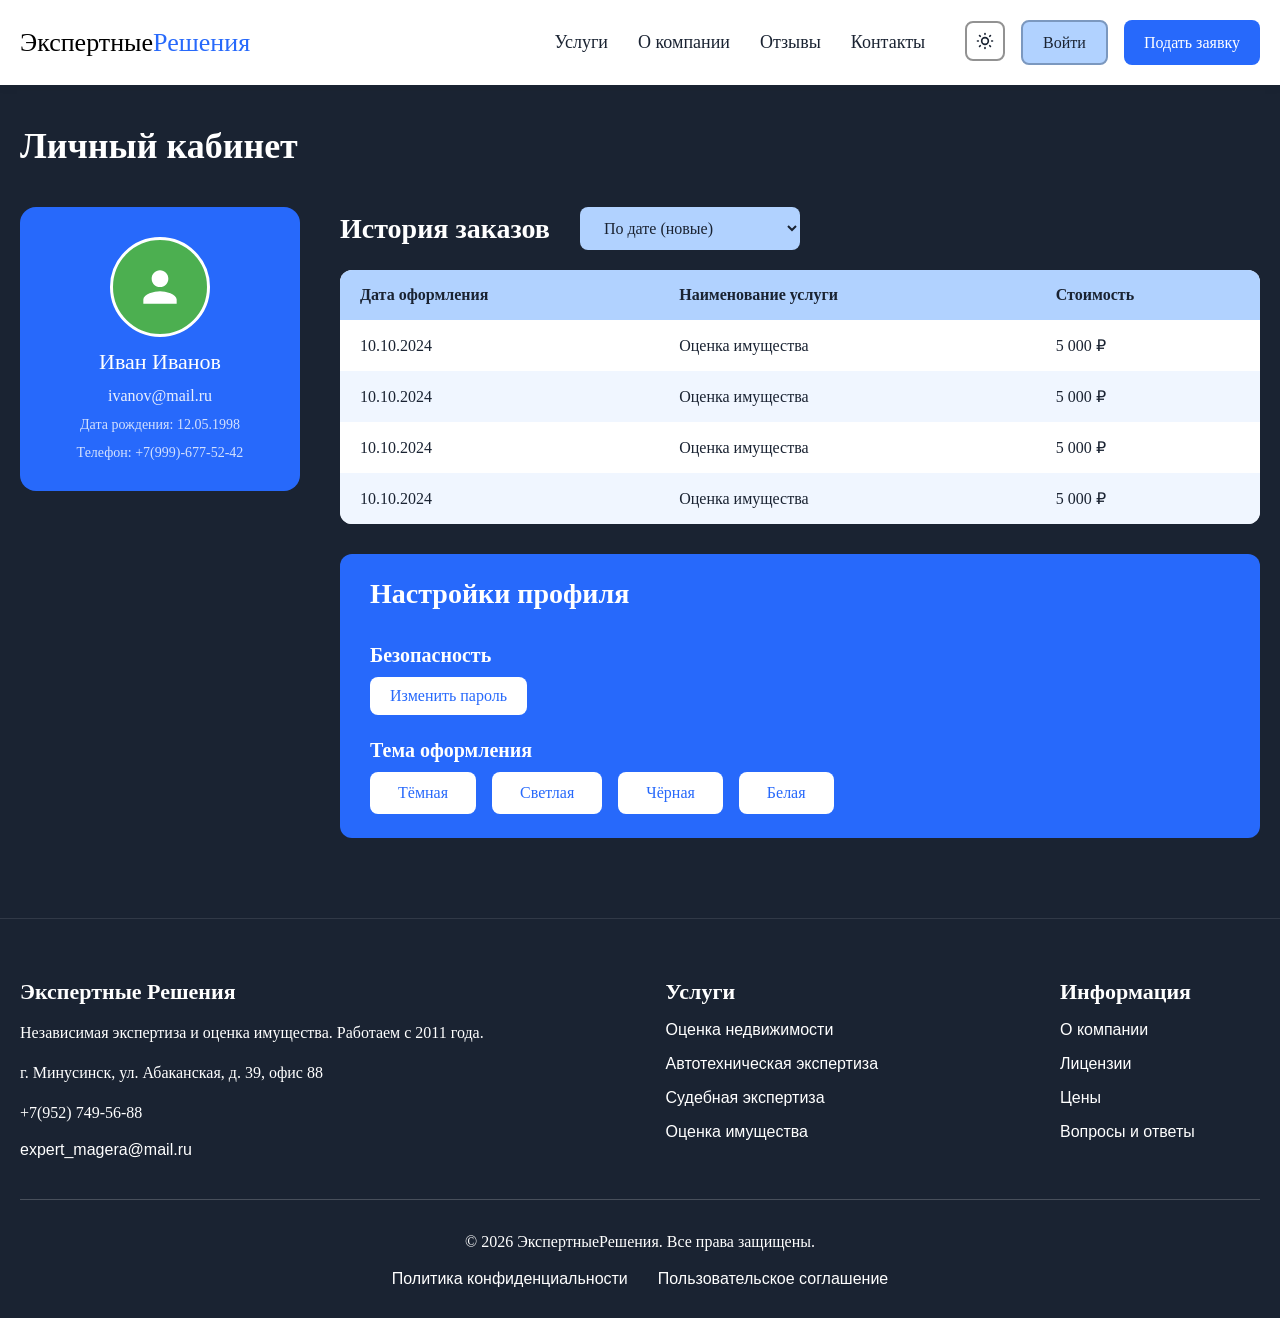
==== cabinet.html @ f7053d5b "Add files via upload" ====
<!DOCTYPE html>
<html lang="ru">
<head>
    <meta charset="UTF-8">
    <meta name="viewport" content="width=device-width, initial-scale=1.0">
    <title>Личный кабинет — Экспертные решения</title>
    <link rel="stylesheet" href="cabinet.css">
</head>
<body>

<!-- ШАПКА -->
<header class="shapka">
    <div class="container header-container">
        <a href="main.html" class="logo">Экспертные<span>Решения</span></a>
        
        <!-- Навигация (на мобилках уезжает вправо) -->
        <nav class="nav-menu" id="navMenu">
            <ul class="linki">
                <li class="linki_item"><a href="catalog.html" class="linki_txt">Услуги</a></li>
                <li class="linki_item"><a href="main.html#info" class="linki_txt">О компании</a></li>
                <li class="linki_item"><a href="#" class="linki_txt">Отзывы</a></li>
                <li class="linki_item"><a href="#contact" class="linki_txt">Контакты</a></li>
            </ul>
            <div class="buttons">
                <button class="theme">
                    <svg viewBox="0 0 24 24" fill="none" xmlns="http://www.w3.org/2000/svg"><path d="M12 3V4M12 20V21M4 12H3M6.31412 6.31412L5.5 5.5M17.6859 6.31412L18.5 5.5M6.31412 17.69L5.5 18.5001M17.6859 17.69L18.5 18.5001M21 12H20M16 12C16 14.2091 14.2091 16 12 16C9.79086 16 8 14.2091 8 12C8 9.79086 9.79086 8 12 8C14.2091 8 16 9.79086 16 12Z" stroke="#1A2332" stroke-width="2" stroke-linecap="round" stroke-linejoin="round"/></svg>
                </button>
                <button class="join">Войти</button>
                <button class="podat" id="openModal">Подать заявку</button>
            </div>
        </nav>

        <!-- КНОПКА БУРГЕРА -->
        <div class="burger" id="burger">
            <span></span>
            <span></span>
            <span></span>
        </div>
    </div>
</header>

<!-- ЛИЧНЫЙ КАБИНЕТ -->
<section class="cabinet">
    <div class="container cabinet_content">
        <h1 class="cabinet_title">Личный кабинет</h1>
        
        <div class="cabinet_grid">
            <!-- Левая часть: Карточка -->
            <div class="user_card">
                <div class="user_avatar">
                    <svg width="50" height="50" viewBox="0 0 24 24" fill="none" xmlns="http://www.w3.org/2000/svg"><path d="M12 12C14.21 12 16 10.21 16 8C16 5.79 14.21 4 12 4C9.79 4 8 5.79 8 8C8 10.21 9.79 12 12 12ZM12 14C9.33 14 4 15.34 4 18V20H20V18C20 15.34 14.67 14 12 14Z" fill="white"/></svg>
                </div>
                <div class="user_name">Иван Иванов</div>
                <div class="user_email">ivanov@mail.ru</div>
                <div class="user_info">Дата рождения: 12.05.1998</div>
                <div class="user_info">Телефон: +7(999)-677-52-42</div>
            </div>

            <!-- Правая часть -->
            <div class="cabinet_right">
                <!-- История -->
                <div class="history_block">
                    <div class="history_header">
                        <h2 class="history_title">История заказов</h2>
                        <select class="history_select">
                            <option>По дате (новые)</option>
                            <option>По дате (старые)</option>
                            <option>По стоимости</option>
                        </select>
                    </div>
                    
                    <!-- ОБЕРТКА ДЛЯ ГОРИЗОНТАЛЬНОГО СКРОЛЛА НА ТЕЛЕФОНАХ -->
                    <div class="table-wrapper">
                        <table class="history_table">
                            <thead>
                                <tr>
                                    <th>Дата оформления</th>
                                    <th>Наименование услуги</th>
                                    <th>Стоимость</th>
                                </tr>
                            </thead>
                            <tbody>
                                <tr><td>10.10.2024</td><td>Оценка имущества</td><td>5 000 ₽</td></tr>
                                <tr><td>10.10.2024</td><td>Оценка имущества</td><td>5 000 ₽</td></tr>
                                <tr><td>10.10.2024</td><td>Оценка имущества</td><td>5 000 ₽</td></tr>
                                <tr><td>10.10.2024</td><td>Оценка имущества</td><td>5 000 ₽</td></tr>
                            </tbody>
                        </table>
                    </div>
                </div>

                <!-- Настройки -->
                <div class="settings_block">
                    <h2 class="settings_title">Настройки профиля</h2>
                    
                    <div class="settings_item">
                        <h3 class="settings_block_title">Безопасность</h3>
                        <button class="settings_btn">Изменить пароль</button>
                    </div>

                    <div class="settings_item">
                        <h3 class="settings_block_title">Тема оформления</h3>
                        <div class="theme_buttons">
                            <button class="theme_btn">Тёмная</button>
                            <button class="theme_btn">Светлая</button>
                            <button class="theme_btn">Чёрная</button>
                            <button class="theme_btn">Белая</button>
                        </div>
                    </div>
                </div>
            </div>
        </div>
    </div>
</section>

<!-- ФУТЕР -->
<footer class="footer" id="contact">
    <div class="container">
        <div class="footer_top">
            <div class="footer_column">
                <h2 class="footer_h2">Экспертные Решения</h2>
                <p class="footer_p">Независимая экспертиза и оценка имущества. Работаем с 2011 года.</p>
                <p class="footer_p">г. Минусинск, ул. Абаканская, д. 39, офис 88</p>
                <p class="footer_p">+7(952) 749-56-88</p>
                <a href="mailto:expert_magera@mail.ru" class="footer_link">expert_magera@mail.ru</a>
            </div>
            <div class="footer_column">
                <h2 class="footer_h2">Услуги</h2>
                <a href="#" class="footer_link">Оценка недвижимости</a>
                <a href="#" class="footer_link">Автотехническая экспертиза</a>
                <a href="#" class="footer_link">Судебная экспертиза</a>
                <a href="#" class="footer_link">Оценка имущества</a>
            </div>
            <div class="footer_column">
                <h2 class="footer_h2">Информация</h2>
                <a href="#" class="footer_link">О компании</a>
                <a href="#" class="footer_link">Лицензии</a>
                <a href="#" class="footer_link">Цены</a>
                <a href="#" class="footer_link">Вопросы и ответы</a>
            </div>
        </div>
        <div class="footer_bottom">
            <p class="footer_p">© 2026 ЭкспертныеРешения. Все права защищены.</p>
            <div class="footer_group">
                <a href="#" class="footer_link">Политика конфиденциальности</a>
                <a href="#" class="footer_link">Пользовательское соглашение</a>
            </div>
        </div>
    </div>
</footer>

<!-- МОДАЛЬНОЕ ОКНО -->
<div class="modal" id="modal">
    <div class="modal_content">
        <button class="modal_close" id="closeModal">&times;</button>
        <h2 class="modal_title">Подать заявку</h2>
        <form class="modal_form">
            <div class="modal_field">
                <label class="modal_label">Выберите услугу</label>
                <select class="modal_select" required>
                    <option value="" disabled selected>Выберите из списка</option>
                    <option>Товароведческая</option>
                    <option>Пожаро-техническая</option>
                    <option>Оценочная</option>
                </select>
            </div>
            <div class="modal_field">
                <label class="modal_label">Номер телефона</label>
                <input type="tel" class="modal_input" placeholder="+7 (___) ___-__-__" required>
            </div>
            <div class="modal_field">
                <label class="modal_label">E-mail</label>
                <input type="email" class="modal_input" placeholder="example@mail.ru" required>
            </div>
            <button type="submit" class="modal_submit">Отправить заявку</button>
        </form>
    </div>
</div>

<!-- СКРИПТЫ -->
<script>
    // Логика бургер-меню
    const burger = document.getElementById('burger');
    const navMenu = document.getElementById('navMenu');
    
    burger.addEventListener('click', () => {
        burger.classList.toggle('active');
        navMenu.classList.toggle('active');
        document.body.classList.toggle('lock'); // Блокировка скролла фона
    });

    // Закрытие меню при клике на ссылку
    document.querySelectorAll('.linki_txt').forEach(link => {
        link.addEventListener('click', () => {
            burger.classList.remove('active');
            navMenu.classList.remove('active');
            document.body.classList.remove('lock');
        });
    });

    // Логика модального окна
    const modal = document.getElementById('modal');
    const openModalBtn = document.getElementById('openModal');
    const closeModalBtn = document.getElementById('closeModal');

    openModalBtn.addEventListener('click', () => modal.style.display = 'flex');
    closeModalBtn.addEventListener('click', () => modal.style.display = 'none');
    window.addEventListener('click', (e) => { if (e.target === modal) modal.style.display = 'none'; });
</script>

</body>
</html>
---- cabinet.css ----
/* ===== ШРИФТЫ ===== */
@font-face { font-family: 'InterBold'; src: url('fonts/inter/Inter\ Bold.otf') format('truetype'); font-style: normal; font-display: swap; }
@font-face { font-family: 'InterSemi'; src: url('fonts/inter/Inter\ Semi\ Bold\ Regular.otf') format('truetype'); font-style: normal; font-display: swap; }
@font-face { font-family: 'InterRegular'; src: url('fonts/inter/Inter\ Light\ Regular.otf') format('truetype'); }

/* ===== БАЗОВЫЕ СТИЛИ ===== */
* { box-sizing: border-box; margin: 0; padding: 0; }
html, body { overflow-x: hidden; font-family: 'InterRegular', sans-serif; }
body.lock { overflow: hidden; } /* Блокировка скролла при открытом меню */

.container { max-width: 1460px; margin: 0 auto; padding: 0 20px; }

/* ===== ШАПКА ===== */
.shapka { background-color: white; padding: 20px 0; position: sticky; top: 0; z-index: 100; box-shadow: 0 2px 10px rgba(0,0,0,0.05); }
.header-container { display: flex; justify-content: space-between; align-items: center; gap: 30px; }

.logo { font-family: 'InterBold'; font-size: 26px; text-decoration: none; color: black; white-space: nowrap; }
.logo span { color: #2769FB; }

.nav-menu { display: flex; align-items: center; gap: 40px; }

.linki { display: flex; justify-content: center; align-items: center; gap: 30px; list-style: none; }
.linki_txt { text-decoration: none; font-family: 'InterBold'; color: #1A2332; font-size: 18px; white-space: nowrap; transition: color 0.3s ease; }
.linki_txt:hover { color: #2769FB; }

.buttons { display: flex; align-items: center; gap: 16px; }
.theme { border: none; background-color: white; cursor: pointer; }
.theme svg { border: 2px solid #929292; border-radius: 8px; height: 40px; width: 40px; padding: 8px; }

.join { font-family: 'InterSemi'; background-color: #B1D2FF; padding: 0 20px; height: 45px; font-size: 16px; border: 2px solid #7B98BF; border-radius: 8px; color: #1A2332; cursor: pointer; white-space: nowrap; }
.podat { font-family: 'InterSemi'; background-color: #2769FB; padding: 0 20px; height: 45px; font-size: 16px; border-radius: 8px; border: none; color: white; cursor: pointer; white-space: nowrap; }

/* БУРГЕР-МЕНЮ */
.burger { display: none; flex-direction: column; justify-content: space-between; width: 30px; height: 22px; cursor: pointer; z-index: 1001; }
.burger span { display: block; width: 100%; height: 3px; background-color: #1A2332; border-radius: 2px; transition: all 0.3s ease; }
.burger.active span:nth-child(1) { transform: translateY(9.5px) rotate(45deg); }
.burger.active span:nth-child(2) { opacity: 0; }
.burger.active span:nth-child(3) { transform: translateY(-9.5px) rotate(-45deg); }

/* ===== ЛИЧНЫЙ КАБИНЕТ ===== */
.cabinet { background-color: #1A2332; min-height: 80vh; padding-bottom: 80px; }
.cabinet_content { padding-top: 40px; }
.cabinet_title { font-family: 'InterBold'; color: white; font-size: 36px; margin-bottom: 40px; }
.cabinet_grid { display: flex; gap: 40px; align-items: flex-start; }

.user_card { background-color: #2769FB; border-radius: 16px; padding: 30px 20px; display: flex; flex-direction: column; align-items: center; gap: 12px; min-width: 280px; text-align: center; }
.user_avatar { width: 100px; height: 100px; background-color: #4CAF50; border-radius: 50%; display: flex; align-items: center; justify-content: center; border: 3px solid white; }
.user_name { font-family: 'InterBold'; color: white; font-size: 22px; }
.user_email, .user_info { font-family: 'InterRegular'; color: white; font-size: 16px; opacity: 0.9; }
.user_info { font-size: 14px; opacity: 0.8; }

.cabinet_right { flex: 1; display: flex; flex-direction: column; gap: 30px; }

.history_header { display: flex; align-items: center; gap: 30px; margin-bottom: 20px; flex-wrap: wrap; }
.history_title { font-family: 'InterBold'; color: white; font-size: 28px; line-height: 1.2; }
.history_select { font-family: 'InterRegular'; font-size: 16px; padding: 12px 20px; border-radius: 8px; border: none; background-color: #B1D2FF; color: #1A2332; cursor: pointer; min-width: 220px; }

/* ИСПРАВЛЕНИЕ ТАБЛИЦЫ: Обертка для скролла */
.table-wrapper { width: 100%; overflow-x: auto; border-radius: 12px; background-color: white; } 
.history_table { width: 100%; border-collapse: collapse; min-width: 600px; /* Минимальная ширина, чтобы не сжималась */ }
.history_table thead { background-color: #B1D2FF; }
.history_table th { font-family: 'InterBold'; font-size: 16px; color: #1A2332; padding: 16px 20px; text-align: left; }
.history_table td { font-family: 'InterRegular'; font-size: 16px; color: #1A2332; padding: 16px 20px; }
.history_table tbody tr:nth-child(even) { background-color: #F0F6FF; }

.settings_title { font-family: 'InterBold'; color: white; font-size: 28px; margin-bottom: 10px; }
.settings_block { background-color: #2769FB; border-radius: 12px; padding: 24px 30px; display: flex; flex-direction: column; gap: 24px; }
.settings_block_title { font-family: 'InterBold'; color: white; font-size: 20px; margin-bottom: 10px; }
.settings_btn { font-family: 'InterSemi'; background-color: white; color: #2769FB; border: none; border-radius: 8px; padding: 10px 20px; font-size: 16px; cursor: pointer; align-self: flex-start; transition: 0.3s; }
.settings_btn:hover { background-color: #f0f0f0; }

.theme_buttons { display: flex; gap: 16px; flex-wrap: wrap; }
.theme_btn { font-family: 'InterSemi'; background-color: white; color: #2769FB; border: none; border-radius: 8px; padding: 12px 28px; font-size: 16px; cursor: pointer; transition: 0.3s; }
.theme_btn:hover { background-color: #f0f0f0; }

/* ===== ФУТЕР ===== */
.footer { background-color: #1A2332; border-top: 1px solid rgba(255, 255, 255, 0.1); }
/* Убран жесткий gap: 200px, добавлен flex-wrap */
.footer_top { display: flex; justify-content: space-between; gap: 40px; padding-top: 60px; padding-bottom: 40px; border-bottom: 1px solid rgba(255, 255, 255, 0.2); flex-wrap: wrap; } 
.footer_column { display: flex; flex-direction: column; gap: 16px; min-width: 200px; }
.footer_h2 { font-family: 'InterSemi'; color: white; font-size: 22px; }
.footer_p { font-family: 'InterRegular'; color: white; font-size: 16px; line-height: 1.5; }
.footer_link { color: white; text-decoration: none; transition: color 0.3s ease; }
.footer_link:hover { color: #2769FB; }
.footer_bottom { display: flex; flex-direction: column; align-items: center; padding: 30px 0; gap: 16px; text-align: center; }
.footer_group { display: flex; gap: 30px; flex-wrap: wrap; justify-content: center; }

/* ===== МОДАЛЬНОЕ ОКНО ===== */
.modal { display: none; position: fixed; z-index: 1000; inset: 0; background-color: rgba(0, 0, 0, 0.7); justify-content: center; align-items: center; backdrop-filter: blur(5px); padding: 20px; }
.modal_content { background-color: white; border-radius: 20px; padding: 40px; width: 100%; max-width: 500px; position: relative; box-shadow: 0 20px 60px rgba(0, 0, 0, 0.5); animation: modalSlideIn 0.3s ease; }
@keyframes modalSlideIn { from { opacity: 0; transform: translateY(-50px); } to { opacity: 1; transform: translateY(0); } }
.modal_close { position: absolute; top: 20px; right: 25px; font-size: 32px; color: #929292; background: none; border: none; cursor: pointer; }
.modal_title { font-family: 'InterBold'; font-size: 28px; color: #1A2332; margin-bottom: 30px; text-align: center; }
.modal_form { display: flex; flex-direction: column; gap: 20px; }
.modal_field { display: flex; flex-direction: column; gap: 8px; }
.modal_label { font-family: 'InterSemi'; font-size: 16px; color: #1A2332; }
.modal_select, .modal_input { font-family: 'InterRegular'; font-size: 16px; padding: 14px 18px; border: 2px solid #e0e4ea; border-radius: 8px; outline: none; background-color: #f5f7fa; width: 100%; }
.modal_submit { font-family: 'InterBold'; font-size: 18px; color: white; background-color: #2769FB; border: none; border-radius: 8px; padding: 16px; cursor: pointer; transition: 0.3s; }
.modal_submit:hover { background-color: #1e56d1; }

/* ========================================== */
/* ========== АДАПТИВ (ПЛАНШЕТ <= 1024px) ========== */
/* ========================================== */
@media (max-width: 1024px) {
    .linki { gap: 20px; }
    .linki_txt { font-size: 16px; }
    .cabinet_title { font-size: 30px; }
    .history_title, .settings_title { font-size: 24px; }
    .footer_top { gap: 30px; }
}

/* ========================================== */
/* ========== АДАПТИВ (ТЕЛЕФОН <= 768px) ========== */
/* ========================================== */
@media (max-width: 768px) {
    /* 1. Показываем бургер */
    .burger { display: flex; }
    
    /* 2. Превращаем меню в боковую шторку */
    .nav-menu {
        position: fixed;
        top: 0;
        right: -100%; /* Скрываем за правым краем */
        width: 80%;
        max-width: 320px;
        height: 100vh;
        background-color: #fff;
        flex-direction: column;
        align-items: flex-start;
        padding: 80px 30px 30px;
        gap: 30px;
        transition: right 0.3s ease;
        box-shadow: -5px 0 15px rgba(0,0,0,0.1);
        z-index: 1000;
        overflow-y: auto;
    }
    .nav-menu.active { right: 0; } /* Выезжает при клике */
    
    /* 3. Растягиваем ссылки и кнопки на всю ширину */
    .linki { flex-direction: column; align-items: flex-start; gap: 20px; width: 100%; }
    .linki_txt { font-size: 20px; }
    
    .buttons { flex-direction: column; width: 100%; gap: 15px; }
    .buttons button { width: 100%; }

    /* 4. Адаптив Личного кабинета */
    .cabinet_content { padding-top: 20px; }
    .cabinet_title { font-size: 26px; margin-bottom: 20px; }
    .cabinet_grid { flex-direction: column; gap: 20px; }
    
    .user_card { width: 100%; min-width: unset; }
    
    .history_header { flex-direction: column; align-items: flex-start; gap: 15px; }
    .history_select { width: 100%; min-width: unset; }
    
    .settings_block { padding: 20px; }
    .theme_buttons { flex-direction: column; }
    .theme_btn { width: 100%; text-align: center; }

    /* 5. Адаптив Футера */
    .footer_top { flex-direction: column; gap: 30px; padding: 40px 0; }
    .footer_column { width: 100%; }
    
    /* 6. Модалка */
    .modal_content { padding: 30px 20px; }
    .modal_title { font-size: 24px; }
}
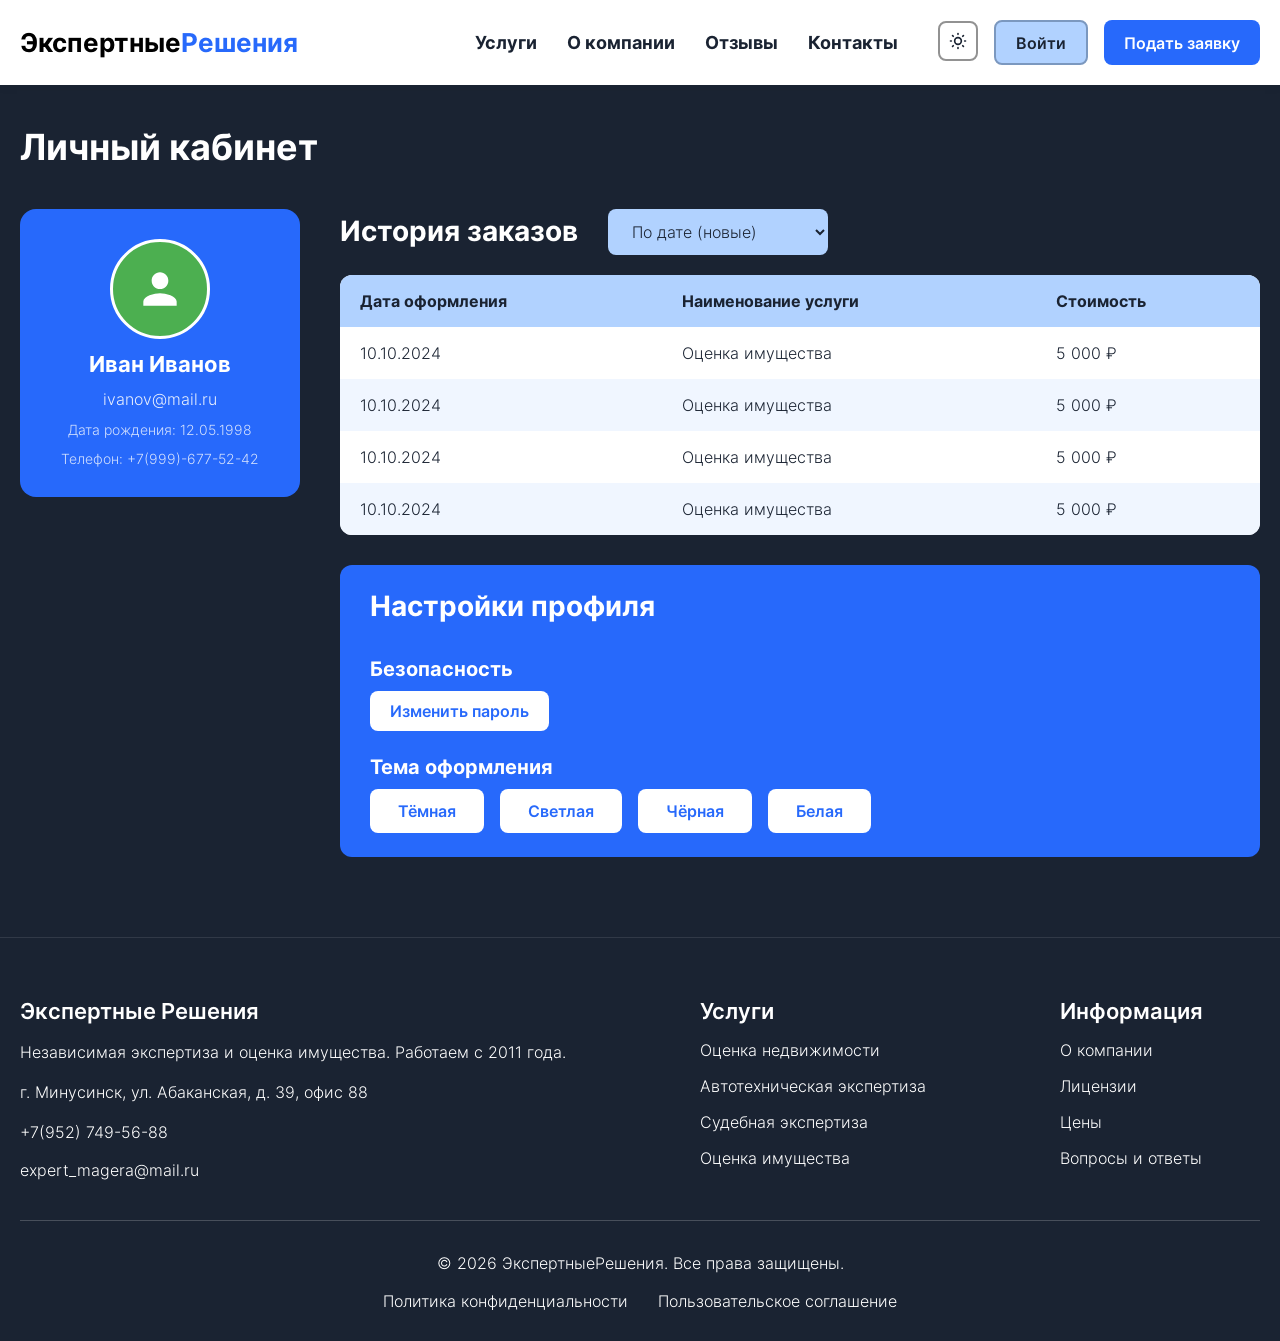
==== commit 5ff2cad5: "Add files via upload" ====
--- a/cabinet.html
+++ b/cabinet.html
@@ -11,13 +11,13 @@
 <!-- ШАПКА -->
 <header class="shapka">
     <div class="container header-container">
-        <a href="main.html" class="logo">Экспертные<span>Решения</span></a>
+        <a href="index.html" class="logo">Экспертные<span>Решения</span></a>
         
         <!-- Навигация (на мобилках уезжает вправо) -->
         <nav class="nav-menu" id="navMenu">
             <ul class="linki">
                 <li class="linki_item"><a href="catalog.html" class="linki_txt">Услуги</a></li>
-                <li class="linki_item"><a href="main.html#info" class="linki_txt">О компании</a></li>
+                <li class="linki_item"><a href="index.html#info" class="linki_txt">О компании</a></li>
                 <li class="linki_item"><a href="#" class="linki_txt">Отзывы</a></li>
                 <li class="linki_item"><a href="#contact" class="linki_txt">Контакты</a></li>
             </ul>
